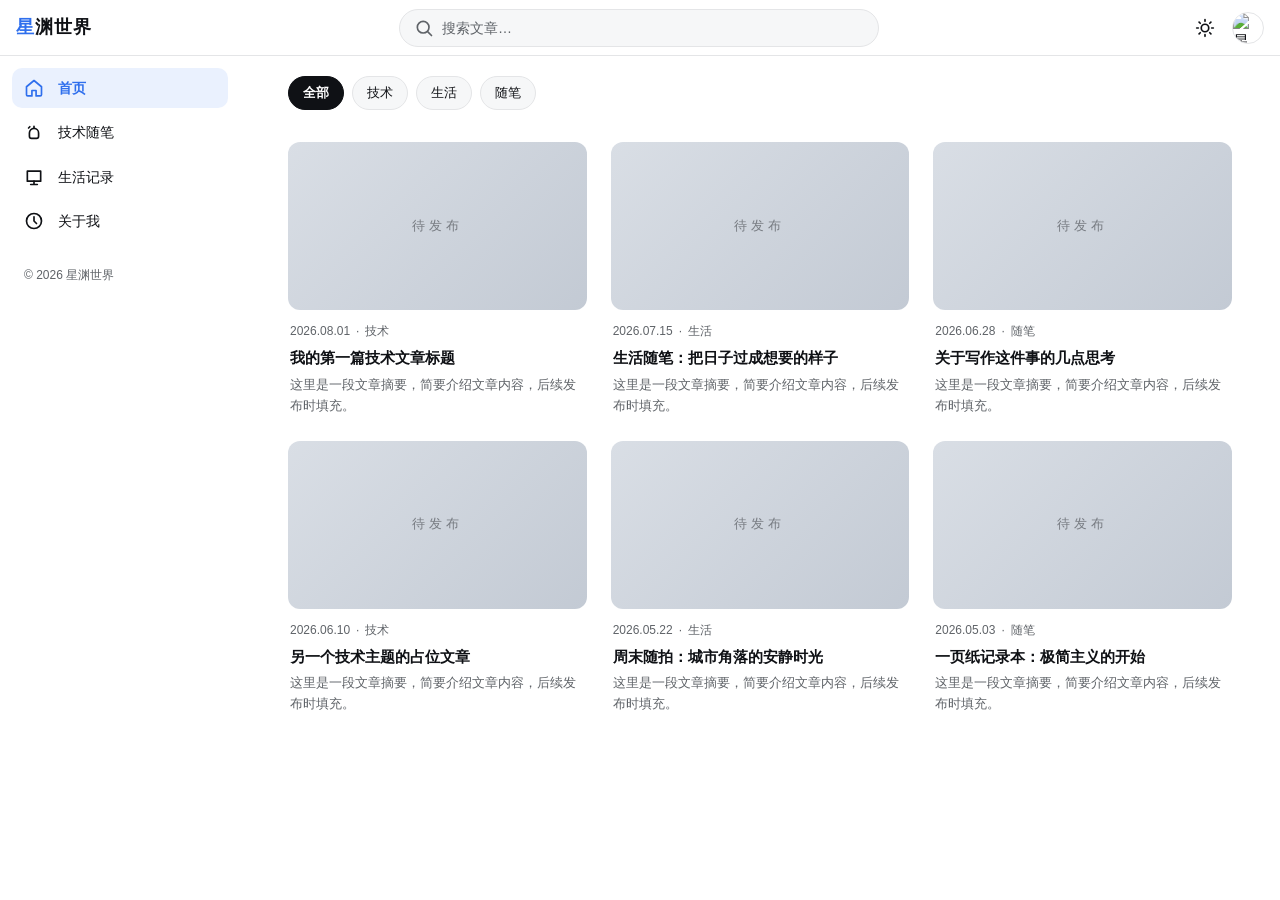
==== index.html @ be920909 "初始化：星渊世界个人博客站点" ====
<!DOCTYPE html>
<html lang="zh-CN" data-theme="light">
<head>
  <meta charset="UTF-8">
  <meta name="viewport" content="width=device-width, initial-scale=1.0">
  <meta name="description" content="星渊世界 - 个人技术博客与随笔">
  <title>星渊世界</title>
  <link rel="stylesheet" href="assets/css/style.css">
</head>
<body>

  <!-- 顶部导航栏 -->
  <header class="site-header">
    <div class="header-left">
      <button class="icon-btn menu-toggle" id="menuToggle" aria-label="打开菜单" aria-expanded="false">
        <svg viewBox="0 0 24 24" class="icon"><path d="M3 6h18M3 12h18M3 18h18" stroke="currentColor" stroke-width="2" fill="none" stroke-linecap="round"/></svg>
      </button>
      <a href="index.html" class="logo">星渊世界</a>
    </div>

    <div class="header-center">
      <div class="search-box">
        <svg viewBox="0 0 24 24" class="icon"><circle cx="11" cy="11" r="7" stroke="currentColor" stroke-width="2" fill="none"/><path d="M21 21l-4.35-4.35" stroke="currentColor" stroke-width="2" fill="none" stroke-linecap="round"/></svg>
        <input type="search" id="searchInput" placeholder="搜索文章…" autocomplete="off">
      </div>
    </div>

    <div class="header-right">
      <button class="icon-btn" id="themeToggle" aria-label="切换深浅模式" title="切换深浅模式">
        <svg viewBox="0 0 24 24" class="icon icon-moon"><path d="M21 12.8A9 9 0 1 1 11.2 3a7 7 0 0 0 9.8 9.8z" stroke="currentColor" stroke-width="2" fill="none" stroke-linejoin="round"/></svg>
        <svg viewBox="0 0 24 24" class="icon icon-sun"><circle cx="12" cy="12" r="4.5" stroke="currentColor" stroke-width="2" fill="none"/><path d="M12 2v2M12 20v2M4.9 4.9l1.4 1.4M17.7 17.7l1.4 1.4M2 12h2M20 12h2M4.9 19.1l1.4-1.4M17.7 6.3l1.4-1.4" stroke="currentColor" stroke-width="2" fill="none" stroke-linecap="round"/></svg>
      </button>
      <a href="article.html" class="avatar" aria-label="我的头像" title="星渊">
        <img src="https://trae-api-cn.mchost.guru/api/ide/v1/text_to_image?prompt=minimal%20flat%20avatar%20illustration%20of%20a%20young%20writer%20with%20glasses%20and%20starry%20night%20background%2C%20soft%20gradient%2C%20simple%20vector%20style&image_size=square" alt="星渊头像">
      </a>
    </div>
  </header>

  <div class="layout">

    <!-- 左侧边栏 -->
    <aside class="sidebar" id="sidebar">
      <nav class="sidebar-nav">
        <a href="index.html" class="nav-item active">
          <svg viewBox="0 0 24 24" class="icon"><path d="M3 10.5L12 3l9 7.5V20a1.5 1.5 0 0 1-1.5 1.5h-5V15h-5v6.5H4.5A1.5 1.5 0 0 1 3 20z" stroke="currentColor" stroke-width="2" fill="none" stroke-linejoin="round"/></svg>
          <span>首页</span>
        </a>
        <a href="#" class="nav-item">
          <svg viewBox="0 0 24 24" class="icon"><path d="M12 6.5a5.5 5.5 0 0 1 5.5 5.5v4a2.5 2.5 0 0 1-2.5 2.5H9a2.5 2.5 0 0 1-2.5-2.5v-4A5.5 5.5 0 0 1 12 6.5z" stroke="currentColor" stroke-width="2" fill="none" stroke-linejoin="round"/><path d="M12 4v2M7 4.5L5.5 6" stroke="currentColor" stroke-width="2" fill="none" stroke-linecap="round"/></svg>
          <span>技术随笔</span>
        </a>
        <a href="#" class="nav-item">
          <svg viewBox="0 0 24 24" class="icon"><path d="M4 5h16v12H4z" stroke="currentColor" stroke-width="2" fill="none" stroke-linejoin="round"/><path d="M8 21h8M12 17v4" stroke="currentColor" stroke-width="2" fill="none" stroke-linecap="round"/></svg>
          <span>生活记录</span>
        </a>
        <a href="#" class="nav-item">
          <svg viewBox="0 0 24 24" class="icon"><circle cx="12" cy="12" r="9" stroke="currentColor" stroke-width="2" fill="none"/><path d="M12 7v5l3 3" stroke="currentColor" stroke-width="2" fill="none" stroke-linecap="round"/></svg>
          <span>关于我</span>
        </a>
      </nav>
      <p class="sidebar-footer">© 2026 星渊世界</p>
    </aside>
    <div class="sidebar-overlay" id="sidebarOverlay"></div>

    <!-- 主内容区 -->
    <main class="content">

      <!-- 分类筛选条 -->
      <div class="chip-bar" id="chipBar">
        <button class="chip active" data-filter="all">全部</button>
        <button class="chip" data-filter="tech">技术</button>
        <button class="chip" data-filter="life">生活</button>
        <button class="chip" data-filter="notes">随笔</button>
      </div>

      <!-- 文章卡片网格 -->
      <section class="card-grid" id="cardGrid" aria-label="文章列表">
        <!-- 占位文章，内容后续填充 -->
        <article class="post-card" data-category="tech">
          <a href="article.html" class="thumb">
            <span class="thumb-placeholder">待发布</span>
          </a>
          <div class="post-info">
            <div class="post-meta"><time datetime="2026-08-01">2026.08.01</time><span class="dot">·</span><span>技术</span></div>
            <h3 class="post-title"><a href="article.html">我的第一篇技术文章标题</a></h3>
            <p class="post-desc">这里是一段文章摘要，简要介绍文章内容，后续发布时填充。</p>
          </div>
        </article>

        <article class="post-card" data-category="life">
          <a href="article.html" class="thumb">
            <span class="thumb-placeholder">待发布</span>
          </a>
          <div class="post-info">
            <div class="post-meta"><time datetime="2026-07-15">2026.07.15</time><span class="dot">·</span><span>生活</span></div>
            <h3 class="post-title"><a href="article.html">生活随笔：把日子过成想要的样子</a></h3>
            <p class="post-desc">这里是一段文章摘要，简要介绍文章内容，后续发布时填充。</p>
          </div>
        </article>

        <article class="post-card" data-category="notes">
          <a href="article.html" class="thumb">
            <span class="thumb-placeholder">待发布</span>
          </a>
          <div class="post-info">
            <div class="post-meta"><time datetime="2026-06-28">2026.06.28</time><span class="dot">·</span><span>随笔</span></div>
            <h3 class="post-title"><a href="article.html">关于写作这件事的几点思考</a></h3>
            <p class="post-desc">这里是一段文章摘要，简要介绍文章内容，后续发布时填充。</p>
          </div>
        </article>

        <article class="post-card" data-category="tech">
          <a href="article.html" class="thumb">
            <span class="thumb-placeholder">待发布</span>
          </a>
          <div class="post-info">
            <div class="post-meta"><time datetime="2026-06-10">2026.06.10</time><span class="dot">·</span><span>技术</span></div>
            <h3 class="post-title"><a href="article.html">另一个技术主题的占位文章</a></h3>
            <p class="post-desc">这里是一段文章摘要，简要介绍文章内容，后续发布时填充。</p>
          </div>
        </article>

        <article class="post-card" data-category="life">
          <a href="article.html" class="thumb">
            <span class="thumb-placeholder">待发布</span>
          </a>
          <div class="post-info">
            <div class="post-meta"><time datetime="2026-05-22">2026.05.22</time><span class="dot">·</span><span>生活</span></div>
            <h3 class="post-title"><a href="article.html">周末随拍：城市角落的安静时光</a></h3>
            <p class="post-desc">这里是一段文章摘要，简要介绍文章内容，后续发布时填充。</p>
          </div>
        </article>

        <article class="post-card" data-category="notes">
          <a href="article.html" class="thumb">
            <span class="thumb-placeholder">待发布</span>
          </a>
          <div class="post-info">
            <div class="post-meta"><time datetime="2026-05-03">2026.05.03</time><span class="dot">·</span><span>随笔</span></div>
            <h3 class="post-title"><a href="article.html">一页纸记录本：极简主义的开始</a></h3>
            <p class="post-desc">这里是一段文章摘要，简要介绍文章内容，后续发布时填充。</p>
          </div>
        </article>
      </section>

      <p class="empty-tip" id="emptyTip" hidden>没有找到相关文章</p>

    </main>
  </div>

  <script src="assets/js/main.js"></script>
</body>
</html>
---- assets/css/style.css ----
/* ============================================================
   星渊世界 - 全局样式
   简约设计 · 支持深浅模式 · 适配多种机型
   ============================================================ */

/* ---------- 主题变量 ---------- */
:root {
  --header-height: 56px;
  --sidebar-width: 240px;
  --radius: 12px;
  --transition: 0.2s ease;
}

/* 浅色主题 */
:root[data-theme="light"] {
  --bg: #ffffff;
  --bg-soft: #f6f7f8;
  --bg-hover: #e9eaeb;
  --surface: #ffffff;
  --border: #e4e5e7;
  --text: #0f1115;
  --text-secondary: #5f6368;
  --accent: #2f6fed;
  --accent-soft: #eaf1fe;
  --placeholder-grad: linear-gradient(135deg, #d9dee5 0%, #c3cad4 100%);
}

/* 深色主题 */
:root[data-theme="dark"] {
  --bg: #0f1115;
  --bg-soft: #17191e;
  --bg-hover: #2a2d34;
  --surface: #17191e;
  --border: #2a2d34;
  --text: #f1f3f5;
  --text-secondary: #9aa0a8;
  --accent: #5b8def;
  --accent-soft: #1d2b45;
  --placeholder-grad: linear-gradient(135deg, #2a2d34 0%, #20232a 100%);
}

/* ---------- 基础重置 ---------- */
* { margin: 0; padding: 0; box-sizing: border-box; }

html { scroll-behavior: smooth; }

body {
  font-family: -apple-system, BlinkMacSystemFont, "Segoe UI", "PingFang SC",
    "Hiragino Sans GB", "Microsoft YaHei", sans-serif;
  background: var(--bg);
  color: var(--text);
  line-height: 1.6;
  -webkit-font-smoothing: antialiased;
  transition: background var(--transition), color var(--transition);
}

a { color: inherit; text-decoration: none; }

.icon { width: 20px; height: 20px; flex-shrink: 0; }

/* ---------- 顶部导航栏 ---------- */
.site-header {
  position: fixed;
  top: 0; left: 0; right: 0;
  height: var(--header-height);
  display: flex;
  align-items: center;
  justify-content: space-between;
  gap: 16px;
  padding: 0 16px;
  background: var(--bg);
  border-bottom: 1px solid var(--border);
  z-index: 100;
  transition: background var(--transition);
}

.header-left,
.header-right {
  display: flex;
  align-items: center;
  gap: 8px;
}

.logo {
  font-size: 18px;
  font-weight: 700;
  letter-spacing: 1px;
  white-space: nowrap;
}

.logo::first-letter { color: var(--accent); }

.icon-btn {
  display: inline-flex;
  align-items: center;
  justify-content: center;
  width: 38px; height: 38px;
  border: none;
  border-radius: 50%;
  background: transparent;
  color: var(--text);
  cursor: pointer;
  transition: background var(--transition);
}

.icon-btn:hover { background: var(--bg-hover); }

/* 主题图标切换 */
#themeToggle .icon-moon { display: none; }
:root[data-theme="dark"] #themeToggle .icon-moon { display: inline; }
:root[data-theme="dark"] #themeToggle .icon-sun { display: none; }

.avatar img {
  width: 32px; height: 32px;
  border-radius: 50%;
  display: block;
  object-fit: cover;
  border: 1px solid var(--border);
}

/* 搜索框（居中） */
.header-center {
  flex: 1;
  max-width: 480px;
  display: flex;
  justify-content: center;
  margin: 0 auto;
}

.search-box {
  display: flex;
  align-items: center;
  gap: 8px;
  width: 100%;
  height: 38px;
  padding: 0 14px;
  border: 1px solid var(--border);
  border-radius: 999px;
  background: var(--bg-soft);
  color: var(--text-secondary);
  transition: border-color var(--transition), background var(--transition);
}

.search-box:focus-within { border-color: var(--accent); background: var(--surface); }

.search-box input {
  flex: 1;
  border: none;
  outline: none;
  background: transparent;
  color: var(--text);
  font-size: 14px;
}

.search-box input::placeholder { color: var(--text-secondary); }

/* ---------- 整体布局（YouTube 风格） ---------- */
.layout {
  display: flex;
  min-height: 100vh;
  padding-top: var(--header-height);
}

/* 左侧边栏 */
.sidebar {
  position: fixed;
  top: var(--header-height);
  bottom: 0;
  left: 0;
  width: var(--sidebar-width);
  padding: 12px 12px 20px;
  overflow-y: auto;
  background: var(--bg);
  z-index: 90;
  transition: transform var(--transition);
}

.sidebar-nav { display: flex; flex-direction: column; gap: 4px; }

.nav-item {
  display: flex;
  align-items: center;
  gap: 14px;
  padding: 9px 12px;
  border-radius: 10px;
  font-size: 14px;
  color: var(--text);
  transition: background var(--transition);
}

.nav-item:hover { background: var(--bg-hover); }
.nav-item.active { background: var(--accent-soft); color: var(--accent); font-weight: 600; }

.sidebar-footer {
  margin-top: 24px;
  padding: 0 12px;
  font-size: 12px;
  color: var(--text-secondary);
}

/* 侧边栏遮罩（移动端抽屉） */
.sidebar-overlay {
  position: fixed;
  inset: 0;
  background: rgba(0, 0, 0, 0.4);
  opacity: 0;
  visibility: hidden;
  transition: opacity var(--transition);
  z-index: 85;
}

/* 主内容区 */
.content {
  flex: 1;
  margin-left: var(--sidebar-width);
  padding: 20px clamp(16px, 4vw, 48px) 60px;
  min-width: 0;
}

/* ---------- 分类筛选条 ---------- */
.chip-bar {
  display: flex;
  gap: 8px;
  overflow-x: auto;
  padding-bottom: 12px;
  margin-bottom: 20px;
  scrollbar-width: none;
}

.chip-bar::-webkit-scrollbar { display: none; }

.chip {
  flex-shrink: 0;
  padding: 7px 14px;
  border: 1px solid var(--border);
  border-radius: 999px;
  background: var(--bg-soft);
  color: var(--text);
  font-size: 13px;
  cursor: pointer;
  transition: all var(--transition);
  white-space: nowrap;
}

.chip:hover { background: var(--bg-hover); }
.chip.active {
  background: var(--text);
  color: var(--bg);
  border-color: var(--text);
  font-weight: 600;
}

/* ---------- 文章卡片网格（YouTube 排版） ---------- */
.card-grid {
  display: grid;
  grid-template-columns: repeat(auto-fill, minmax(280px, 1fr));
  gap: 24px;
}

.post-card {
  display: flex;
  flex-direction: column;
  min-width: 0;
}

.thumb {
  position: relative;
  display: block;
  aspect-ratio: 16 / 9;
  border-radius: var(--radius);
  overflow: hidden;
  background: var(--placeholder-grad);
  margin-bottom: 12px;
}

.thumb-placeholder {
  position: absolute;
  inset: 0;
  display: flex;
  align-items: center;
  justify-content: center;
  font-size: 13px;
  letter-spacing: 4px;
  color: var(--text);
  opacity: 0.45;
}

.post-info { padding: 0 2px; }

.post-meta {
  display: flex;
  align-items: center;
  gap: 6px;
  font-size: 12px;
  color: var(--text-secondary);
  margin-bottom: 6px;
}

.dot { color: var(--text-secondary); }

.post-title {
  font-size: 15px;
  font-weight: 600;
  line-height: 1.45;
  display: -webkit-box;
  -webkit-line-clamp: 2;
  -webkit-box-orient: vertical;
  overflow: hidden;
  margin-bottom: 6px;
}

.post-title a:hover { color: var(--accent); }

.post-desc {
  font-size: 13px;
  color: var(--text-secondary);
  display: -webkit-box;
  -webkit-line-clamp: 2;
  -webkit-box-orient: vertical;
  overflow: hidden;
}

.empty-tip {
  text-align: center;
  color: var(--text-secondary);
  padding: 60px 0;
  font-size: 14px;
}

/* ---------- 文章详情页 ---------- */
.article-content {
  display: flex;
  justify-content: center;
}

.article {
  max-width: 720px;
  width: 100%;
}

.article-header {
  margin-bottom: 28px;
  padding-bottom: 20px;
  border-bottom: 1px solid var(--border);
}

.article-title {
  font-size: clamp(24px, 4vw, 32px);
  font-weight: 700;
  line-height: 1.35;
  margin-bottom: 12px;
}

.article-meta {
  font-size: 13px;
  color: var(--text-secondary);
  display: flex;
  align-items: center;
  gap: 6px;
  flex-wrap: wrap;
}

.article-body { font-size: 16px; }

.article-body h2 {
  font-size: 22px;
  margin: 28px 0 12px;
}

.article-body h3 {
  font-size: 18px;
  margin: 22px 0 10px;
}

.article-body p { margin-bottom: 16px; }

.article-body blockquote {
  border-left: 3px solid var(--accent);
  background: var(--bg-soft);
  padding: 12px 16px;
  border-radius: 0 8px 8px 0;
  margin: 16px 0;
  color: var(--text-secondary);
}

/* ---------- 响应式 ---------- */
/* 平板：侧边栏改为抽屉 */
@media (max-width: 1024px) {
  .sidebar {
    transform: translateX(-100%);
    box-shadow: none;
    background: var(--surface);
  }

  .sidebar.open { transform: translateX(0); box-shadow: 0 0 24px rgba(0, 0, 0, 0.15); }

  .sidebar-overlay.show { opacity: 1; visibility: visible; }

  .content { margin-left: 0; }

  body.sidebar-open { overflow: hidden; }
}

/* 手机：搜索框隐藏、卡片单列 */
@media (max-width: 640px) {
  .header-center { display: none; }

  .card-grid { grid-template-columns: 1fr; gap: 20px; }

  .content { padding-top: 16px; }
}

/* 桌面端：默认显示完整侧边栏，隐藏菜单按钮 */
@media (min-width: 1025px) {
  .menu-toggle { display: none; }
}
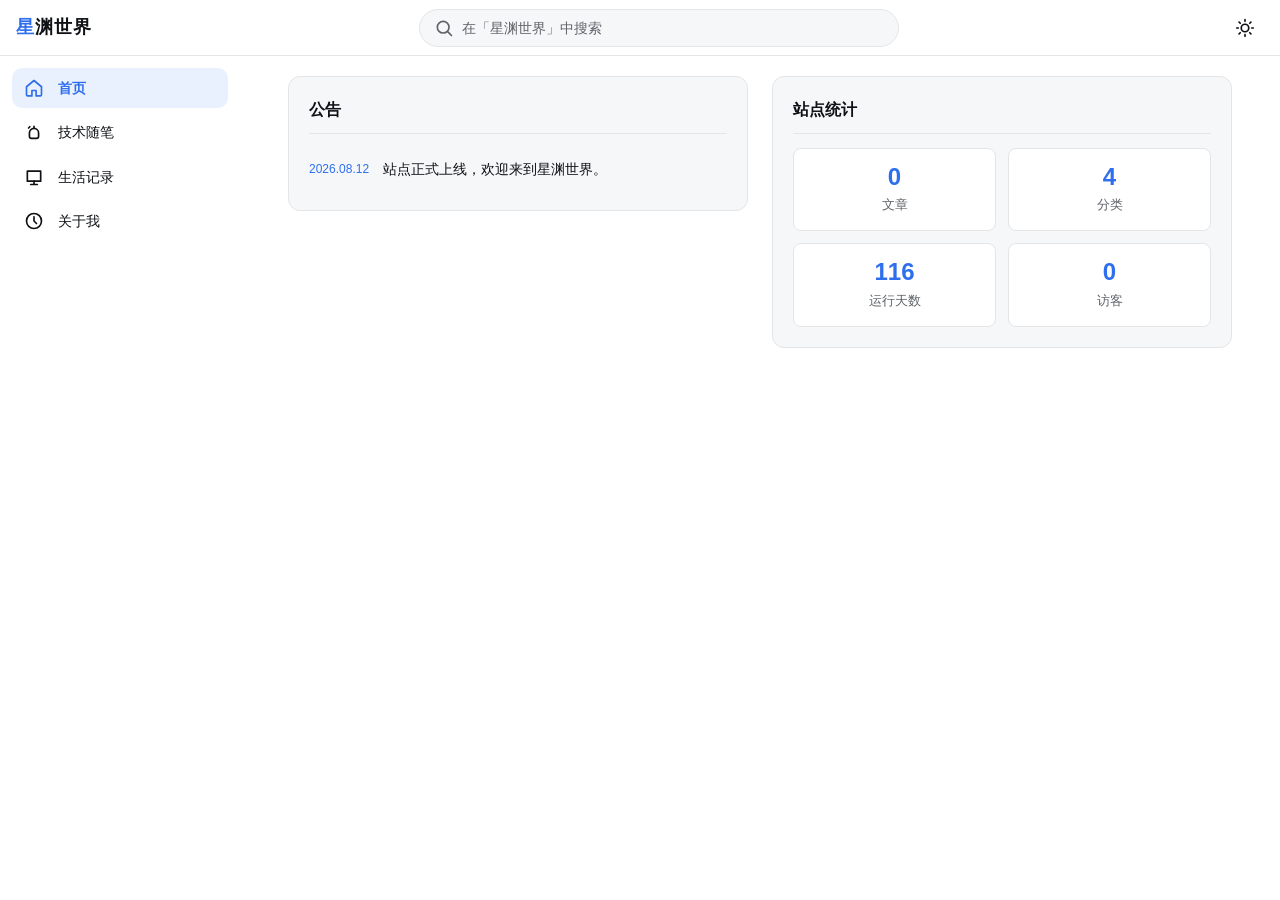
==== commit e39ab8aa: "站点内容更新" ====
--- a/index.html
+++ b/index.html
@@ -21,7 +21,7 @@
     <div class="header-center">
       <div class="search-box">
         <svg viewBox="0 0 24 24" class="icon"><circle cx="11" cy="11" r="7" stroke="currentColor" stroke-width="2" fill="none"/><path d="M21 21l-4.35-4.35" stroke="currentColor" stroke-width="2" fill="none" stroke-linecap="round"/></svg>
-        <input type="search" id="searchInput" placeholder="搜索文章…" autocomplete="off">
+        <input type="search" id="searchInput" placeholder="在「星渊世界」中搜索" autocomplete="off">
       </div>
     </div>
 
@@ -30,124 +30,40 @@
         <svg viewBox="0 0 24 24" class="icon icon-moon"><path d="M21 12.8A9 9 0 1 1 11.2 3a7 7 0 0 0 9.8 9.8z" stroke="currentColor" stroke-width="2" fill="none" stroke-linejoin="round"/></svg>
         <svg viewBox="0 0 24 24" class="icon icon-sun"><circle cx="12" cy="12" r="4.5" stroke="currentColor" stroke-width="2" fill="none"/><path d="M12 2v2M12 20v2M4.9 4.9l1.4 1.4M17.7 17.7l1.4 1.4M2 12h2M20 12h2M4.9 19.1l1.4-1.4M17.7 6.3l1.4-1.4" stroke="currentColor" stroke-width="2" fill="none" stroke-linecap="round"/></svg>
       </button>
-      <a href="article.html" class="avatar" aria-label="我的头像" title="星渊">
-        <img src="https://trae-api-cn.mchost.guru/api/ide/v1/text_to_image?prompt=minimal%20flat%20avatar%20illustration%20of%20a%20young%20writer%20with%20glasses%20and%20starry%20night%20background%2C%20soft%20gradient%2C%20simple%20vector%20style&image_size=square" alt="星渊头像">
-      </a>
     </div>
   </header>
 
   <div class="layout">
 
-    <!-- 左侧边栏 -->
+    <!-- 左侧边栏（导航由 assets/data/nav.js 渲染，可通过本地管理页 admin.html 编辑） -->
     <aside class="sidebar" id="sidebar">
-      <nav class="sidebar-nav">
-        <a href="index.html" class="nav-item active">
-          <svg viewBox="0 0 24 24" class="icon"><path d="M3 10.5L12 3l9 7.5V20a1.5 1.5 0 0 1-1.5 1.5h-5V15h-5v6.5H4.5A1.5 1.5 0 0 1 3 20z" stroke="currentColor" stroke-width="2" fill="none" stroke-linejoin="round"/></svg>
-          <span>首页</span>
-        </a>
-        <a href="#" class="nav-item">
-          <svg viewBox="0 0 24 24" class="icon"><path d="M12 6.5a5.5 5.5 0 0 1 5.5 5.5v4a2.5 2.5 0 0 1-2.5 2.5H9a2.5 2.5 0 0 1-2.5-2.5v-4A5.5 5.5 0 0 1 12 6.5z" stroke="currentColor" stroke-width="2" fill="none" stroke-linejoin="round"/><path d="M12 4v2M7 4.5L5.5 6" stroke="currentColor" stroke-width="2" fill="none" stroke-linecap="round"/></svg>
-          <span>技术随笔</span>
-        </a>
-        <a href="#" class="nav-item">
-          <svg viewBox="0 0 24 24" class="icon"><path d="M4 5h16v12H4z" stroke="currentColor" stroke-width="2" fill="none" stroke-linejoin="round"/><path d="M8 21h8M12 17v4" stroke="currentColor" stroke-width="2" fill="none" stroke-linecap="round"/></svg>
-          <span>生活记录</span>
-        </a>
-        <a href="#" class="nav-item">
-          <svg viewBox="0 0 24 24" class="icon"><circle cx="12" cy="12" r="9" stroke="currentColor" stroke-width="2" fill="none"/><path d="M12 7v5l3 3" stroke="currentColor" stroke-width="2" fill="none" stroke-linecap="round"/></svg>
-          <span>关于我</span>
-        </a>
-      </nav>
-      <p class="sidebar-footer">© 2026 星渊世界</p>
+      <nav class="sidebar-nav" id="sidebarNav"></nav>
     </aside>
     <div class="sidebar-overlay" id="sidebarOverlay"></div>
 
     <!-- 主内容区 -->
     <main class="content">
 
-      <!-- 分类筛选条 -->
-      <div class="chip-bar" id="chipBar">
-        <button class="chip active" data-filter="all">全部</button>
-        <button class="chip" data-filter="tech">技术</button>
-        <button class="chip" data-filter="life">生活</button>
-        <button class="chip" data-filter="notes">随笔</button>
-      </div>
+      <!-- 首页两栏栏目：左公告 / 右站点统计 -->
+      <section class="two-col" aria-label="首页栏目">
+        <div class="col">
+          <h2 class="col-title">公告</h2>
+          <ul class="list notice-list" id="noticeList"><!-- 公告内容由 assets/data/notice.js 渲染，本地修改该文件即可 --></ul>
+        </div>
 
-      <!-- 文章卡片网格 -->
-      <section class="card-grid" id="cardGrid" aria-label="文章列表">
-        <!-- 占位文章，内容后续填充 -->
-        <article class="post-card" data-category="tech">
-          <a href="article.html" class="thumb">
-            <span class="thumb-placeholder">待发布</span>
-          </a>
-          <div class="post-info">
-            <div class="post-meta"><time datetime="2026-08-01">2026.08.01</time><span class="dot">·</span><span>技术</span></div>
-            <h3 class="post-title"><a href="article.html">我的第一篇技术文章标题</a></h3>
-            <p class="post-desc">这里是一段文章摘要，简要介绍文章内容，后续发布时填充。</p>
-          </div>
-        </article>
-
-        <article class="post-card" data-category="life">
-          <a href="article.html" class="thumb">
-            <span class="thumb-placeholder">待发布</span>
-          </a>
-          <div class="post-info">
-            <div class="post-meta"><time datetime="2026-07-15">2026.07.15</time><span class="dot">·</span><span>生活</span></div>
-            <h3 class="post-title"><a href="article.html">生活随笔：把日子过成想要的样子</a></h3>
-            <p class="post-desc">这里是一段文章摘要，简要介绍文章内容，后续发布时填充。</p>
-          </div>
-        </article>
-
-        <article class="post-card" data-category="notes">
-          <a href="article.html" class="thumb">
-            <span class="thumb-placeholder">待发布</span>
-          </a>
-          <div class="post-info">
-            <div class="post-meta"><time datetime="2026-06-28">2026.06.28</time><span class="dot">·</span><span>随笔</span></div>
-            <h3 class="post-title"><a href="article.html">关于写作这件事的几点思考</a></h3>
-            <p class="post-desc">这里是一段文章摘要，简要介绍文章内容，后续发布时填充。</p>
-          </div>
-        </article>
-
-        <article class="post-card" data-category="tech">
-          <a href="article.html" class="thumb">
-            <span class="thumb-placeholder">待发布</span>
-          </a>
-          <div class="post-info">
-            <div class="post-meta"><time datetime="2026-06-10">2026.06.10</time><span class="dot">·</span><span>技术</span></div>
-            <h3 class="post-title"><a href="article.html">另一个技术主题的占位文章</a></h3>
-            <p class="post-desc">这里是一段文章摘要，简要介绍文章内容，后续发布时填充。</p>
-          </div>
-        </article>
-
-        <article class="post-card" data-category="life">
-          <a href="article.html" class="thumb">
-            <span class="thumb-placeholder">待发布</span>
-          </a>
-          <div class="post-info">
-            <div class="post-meta"><time datetime="2026-05-22">2026.05.22</time><span class="dot">·</span><span>生活</span></div>
-            <h3 class="post-title"><a href="article.html">周末随拍：城市角落的安静时光</a></h3>
-            <p class="post-desc">这里是一段文章摘要，简要介绍文章内容，后续发布时填充。</p>
-          </div>
-        </article>
-
-        <article class="post-card" data-category="notes">
-          <a href="article.html" class="thumb">
-            <span class="thumb-placeholder">待发布</span>
-          </a>
-          <div class="post-info">
-            <div class="post-meta"><time datetime="2026-05-03">2026.05.03</time><span class="dot">·</span><span>随笔</span></div>
-            <h3 class="post-title"><a href="article.html">一页纸记录本：极简主义的开始</a></h3>
-            <p class="post-desc">这里是一段文章摘要，简要介绍文章内容，后续发布时填充。</p>
-          </div>
-        </article>
+        <div class="col">
+          <h2 class="col-title">站点统计</h2>
+          <!-- 统计数据来自 assets/data/stats.js，可通过本地管理页 admin.html 编辑 -->
+          <div class="stats" id="stats"></div>
+        </div>
       </section>
-
-      <p class="empty-tip" id="emptyTip" hidden>没有找到相关文章</p>
 
     </main>
   </div>
 
+  <script src="assets/data/nav.js"></script>
+  <script src="assets/data/notice.js"></script>
+  <script src="assets/data/stats.js"></script>
   <script src="assets/js/main.js"></script>
 </body>
 </html>
--- a/assets/css/style.css
+++ b/assets/css/style.css
@@ -22,7 +22,6 @@
   --text-secondary: #5f6368;
   --accent: #2f6fed;
   --accent-soft: #eaf1fe;
-  --placeholder-grad: linear-gradient(135deg, #d9dee5 0%, #c3cad4 100%);
 }
 
 /* 深色主题 */
@@ -36,7 +35,6 @@
   --text-secondary: #9aa0a8;
   --accent: #5b8def;
   --accent-soft: #1d2b45;
-  --placeholder-grad: linear-gradient(135deg, #2a2d34 0%, #20232a 100%);
 }
 
 /* ---------- 基础重置 ---------- */
@@ -109,14 +107,6 @@
 #themeToggle .icon-moon { display: none; }
 :root[data-theme="dark"] #themeToggle .icon-moon { display: inline; }
 :root[data-theme="dark"] #themeToggle .icon-sun { display: none; }
-
-.avatar img {
-  width: 32px; height: 32px;
-  border-radius: 50%;
-  display: block;
-  object-fit: cover;
-  border: 1px solid var(--border);
-}
 
 /* 搜索框（居中） */
 .header-center {
@@ -191,13 +181,6 @@
 .nav-item:hover { background: var(--bg-hover); }
 .nav-item.active { background: var(--accent-soft); color: var(--accent); font-weight: 600; }
 
-.sidebar-footer {
-  margin-top: 24px;
-  padding: 0 12px;
-  font-size: 12px;
-  color: var(--text-secondary);
-}
-
 /* 侧边栏遮罩（移动端抽屉） */
 .sidebar-overlay {
   position: fixed;
@@ -217,114 +200,81 @@
   min-width: 0;
 }
 
-/* ---------- 分类筛选条 ---------- */
-.chip-bar {
-  display: flex;
-  gap: 8px;
-  overflow-x: auto;
-  padding-bottom: 12px;
-  margin-bottom: 20px;
-  scrollbar-width: none;
-}
-
-.chip-bar::-webkit-scrollbar { display: none; }
-
-.chip {
+/* ---------- 首页栏目：左公告 / 右站点统计 ---------- */
+.two-col {
+  display: grid;
+  grid-template-columns: repeat(2, 1fr);
+  gap: 24px;
+  align-items: start;
+}
+
+.col {
+  background: var(--bg-soft);
+  border: 1px solid var(--border);
+  border-radius: var(--radius);
+  padding: 20px;
+}
+
+.col-title {
+  font-size: 16px;
+  font-weight: 700;
+  margin-bottom: 14px;
+  padding-bottom: 10px;
+  border-bottom: 1px solid var(--border);
+}
+
+.list { list-style: none; }
+
+.list-item {
+  display: flex;
+  gap: 14px;
+  padding: 10px 0;
+  border-bottom: 1px dashed var(--border);
+}
+
+.list-item:last-child { border-bottom: none; }
+
+.list-date {
   flex-shrink: 0;
-  padding: 7px 14px;
+  font-size: 12px;
+  color: var(--accent);
+  padding-top: 2px;
+  white-space: nowrap;
+}
+
+.list-text {
+  font-size: 14px;
+  color: var(--text);
+}
+
+/* ---------- 站点统计 ---------- */
+.stats {
+  display: grid;
+  grid-template-columns: repeat(2, 1fr);
+  gap: 12px;
+}
+
+.stat-item {
+  background: var(--bg);
   border: 1px solid var(--border);
-  border-radius: 999px;
-  background: var(--bg-soft);
-  color: var(--text);
-  font-size: 13px;
-  cursor: pointer;
-  transition: all var(--transition);
-  white-space: nowrap;
-}
-
-.chip:hover { background: var(--bg-hover); }
-.chip.active {
-  background: var(--text);
-  color: var(--bg);
-  border-color: var(--text);
-  font-weight: 600;
-}
-
-/* ---------- 文章卡片网格（YouTube 排版） ---------- */
-.card-grid {
-  display: grid;
-  grid-template-columns: repeat(auto-fill, minmax(280px, 1fr));
-  gap: 24px;
-}
-
-.post-card {
-  display: flex;
-  flex-direction: column;
-  min-width: 0;
-}
-
-.thumb {
-  position: relative;
+  border-radius: 8px;
+  padding: 14px 8px;
+  text-align: center;
+}
+
+.stat-value {
   display: block;
-  aspect-ratio: 16 / 9;
-  border-radius: var(--radius);
-  overflow: hidden;
-  background: var(--placeholder-grad);
-  margin-bottom: 12px;
-}
-
-.thumb-placeholder {
-  position: absolute;
-  inset: 0;
-  display: flex;
-  align-items: center;
-  justify-content: center;
-  font-size: 13px;
-  letter-spacing: 4px;
-  color: var(--text);
-  opacity: 0.45;
-}
-
-.post-info { padding: 0 2px; }
-
-.post-meta {
-  display: flex;
-  align-items: center;
-  gap: 6px;
-  font-size: 12px;
-  color: var(--text-secondary);
-  margin-bottom: 6px;
-}
-
-.dot { color: var(--text-secondary); }
-
-.post-title {
-  font-size: 15px;
-  font-weight: 600;
-  line-height: 1.45;
-  display: -webkit-box;
-  -webkit-line-clamp: 2;
-  -webkit-box-orient: vertical;
-  overflow: hidden;
-  margin-bottom: 6px;
-}
-
-.post-title a:hover { color: var(--accent); }
-
-.post-desc {
+  font-size: 24px;
+  font-weight: 700;
+  color: var(--accent);
+  line-height: 1.2;
+}
+
+.stat-label {
+  display: block;
   font-size: 13px;
   color: var(--text-secondary);
-  display: -webkit-box;
-  -webkit-line-clamp: 2;
-  -webkit-box-orient: vertical;
-  overflow: hidden;
-}
-
-.empty-tip {
-  text-align: center;
-  color: var(--text-secondary);
-  padding: 60px 0;
-  font-size: 14px;
+  margin-top: 4px;
 }
 
 /* ---------- 文章详情页 ---------- */
@@ -401,11 +351,14 @@
   body.sidebar-open { overflow: hidden; }
 }
 
-/* 手机：搜索框隐藏、卡片单列 */
+/* 小屏：栏目改为单列 */
+@media (max-width: 768px) {
+  .two-col { grid-template-columns: 1fr; gap: 16px; }
+}
+
+/* 手机：搜索框隐藏 */
 @media (max-width: 640px) {
   .header-center { display: none; }
-
-  .card-grid { grid-template-columns: 1fr; gap: 20px; }
 
   .content { padding-top: 16px; }
 }
